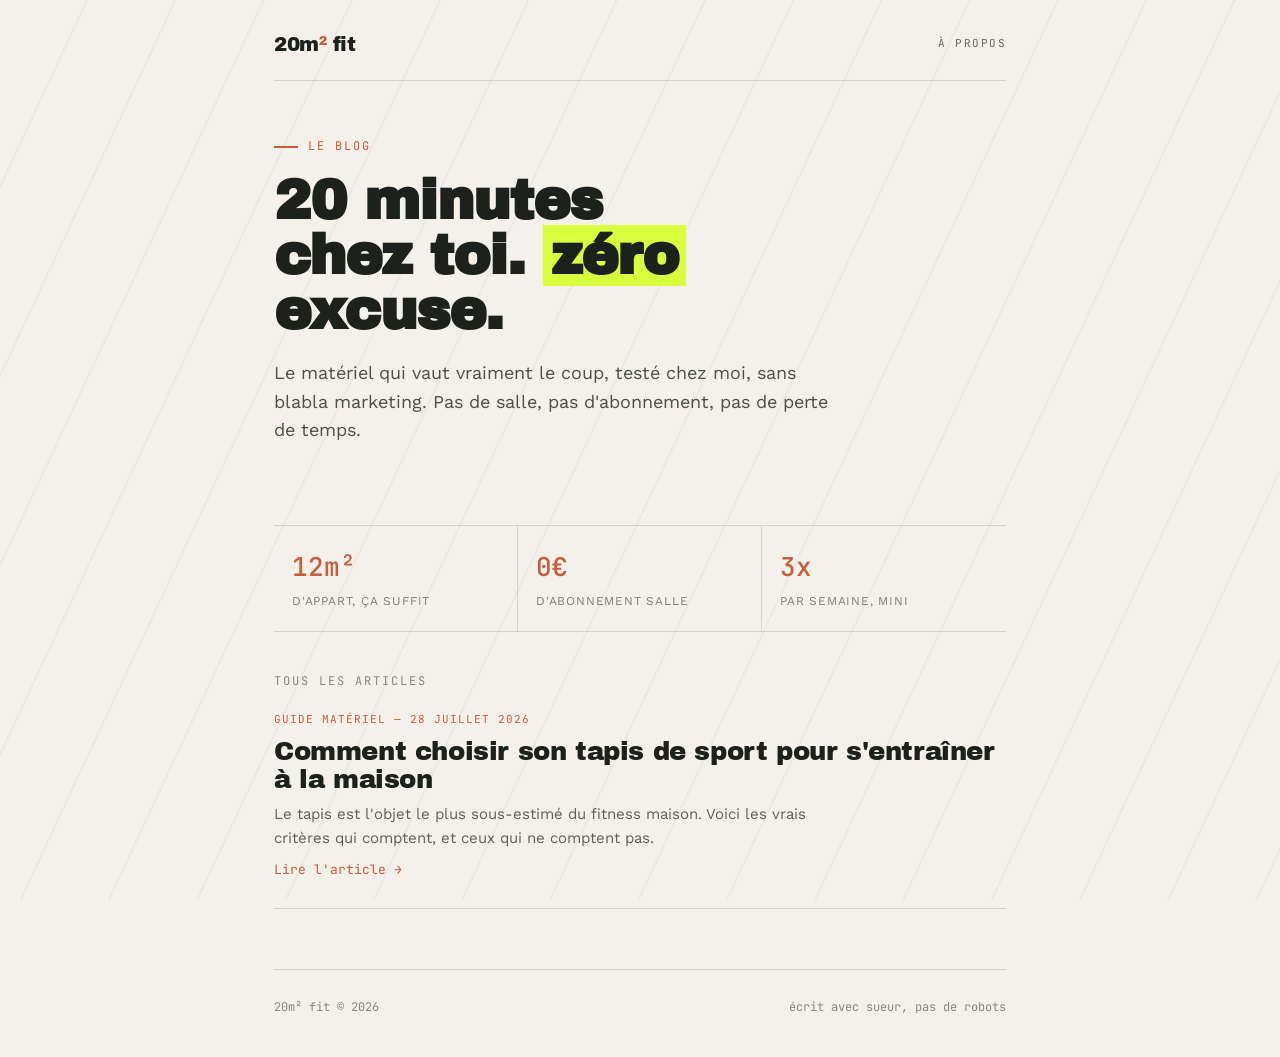
==== index.html @ 9a88946d "Add files via upload" ====
<!DOCTYPE html>
<html lang="fr">
<head>
<meta charset="UTF-8">
<meta name="viewport" content="width=device-width, initial-scale=1.0">
<title>20m² Fit — Fitness maison, sans blabla</title>
<link rel="stylesheet" href="style.css">
</head>
<body>

<div class="wrap">

  <header>
    <div class="nav">
      <div class="logo">20m<span>²</span> fit</div>
      <div class="nav-links">
        <a href="about.html">à propos</a>
      </div>
    </div>
  </header>

  <section class="hero">
    <div class="hero-eyebrow">le blog</div>
    <h1>20 minutes<br>chez toi. <em>zéro</em><br>excuse.</h1>
    <p class="hero-sub">Le matériel qui vaut vraiment le coup, testé chez moi, sans blabla marketing. Pas de salle, pas d'abonnement, pas de perte de temps.</p>
  </section>

  <div class="stats">
    <div class="stat">
      <div class="stat-num">12m²</div>
      <div class="stat-label">d'appart, ça suffit</div>
    </div>
    <div class="stat">
      <div class="stat-num">0€</div>
      <div class="stat-label">d'abonnement salle</div>
    </div>
    <div class="stat">
      <div class="stat-num">3x</div>
      <div class="stat-label">par semaine, mini</div>
    </div>
  </div>

  <div class="section-label">tous les articles</div>

  <div class="article-list">

    <a href="articles/comment-choisir-son-tapis-de-sport.html" class="article-card">
      <div class="article-card-meta">Guide matériel — 28 juillet 2026</div>
      <div class="article-card-title">Comment choisir son tapis de sport pour s'entraîner à la maison</div>
      <div class="article-card-excerpt">Le tapis est l'objet le plus sous-estimé du fitness maison. Voici les vrais critères qui comptent, et ceux qui ne comptent pas.</div>
      <span class="article-card-arrow">Lire l'article →</span>
    </a>

    <!-- 
      NOUVEL ARTICLE : copie le bloc <a class="article-card">...</a> ci-dessus,
      colle-le juste ici, et remplace le lien/titre/résumé.
    -->

  </div>

  <footer>
    <span>20m² fit © 2026</span>
    <span>écrit avec sueur, pas de robots</span>
  </footer>

</div>

</body>
</html>
---- style.css ----
@import url('https://fonts.googleapis.com/css2?family=Archivo+Black&family=Work+Sans:wght@400;500;600;700&family=JetBrains+Mono:wght@500&display=swap');

:root{
  --ink: #1c211d;
  --chalk: #f3f1ea;
  --lime: #d7ff3f;
  --clay: #c65d3b;
  --line: rgba(28,33,29,0.14);
}

*{ margin:0; padding:0; box-sizing:border-box; }

body{
  background: var(--chalk);
  color: var(--ink);
  font-family: 'Work Sans', sans-serif;
  line-height: 1.6;
}

body::before{
  content:"";
  position: fixed;
  inset: 0;
  background-image: repeating-linear-gradient(
    115deg,
    transparent 0px, transparent 78px,
    rgba(28,33,29,0.035) 78px, rgba(28,33,29,0.035) 80px
  );
  pointer-events: none;
  z-index: 0;
}

a{ color: inherit; text-decoration: none; }

.wrap{ max-width: 780px; margin: 0 auto; padding: 0 24px; position:relative; z-index:1; }

/* ---------- HEADER ---------- */
header{ padding: 28px 0 0; }
.nav{
  display:flex; justify-content:space-between; align-items:center;
  padding-bottom: 20px; border-bottom: 1px solid var(--line);
}
.logo{
  font-family:'Archivo Black', sans-serif;
  font-size: 20px;
  letter-spacing: -0.5px;
}
.logo span{ color: var(--clay); }
.nav-links{ display:flex; gap: 20px; align-items:center; }
.nav-links a{
  font-family:'JetBrains Mono', monospace;
  font-size: 11px;
  text-transform: uppercase;
  letter-spacing: 1.5px;
  color: rgba(28,33,29,0.65);
}
.nav-links a:hover{ color: var(--clay); }

/* ---------- HERO / INTRO ---------- */
.hero{ padding: 56px 0 40px; }
.hero-eyebrow{
  font-family:'JetBrains Mono', monospace;
  font-size: 12px;
  text-transform: uppercase;
  letter-spacing: 2px;
  color: var(--clay);
  display:flex; align-items:center; gap:10px;
  margin-bottom: 18px;
}
.hero-eyebrow::before{
  content:"";
  width: 24px; height: 2px;
  background: var(--clay);
  display:inline-block;
}
h1{
  font-family:'Archivo Black', sans-serif;
  font-size: clamp(34px, 5.5vw, 56px);
  line-height: 0.98;
  letter-spacing: -1px;
  margin-bottom: 20px;
}
h1 em{
  font-style: normal;
  background: var(--lime);
  padding: 0 8px;
  box-decoration-break: clone;
  -webkit-box-decoration-break: clone;
}
.hero-sub{
  font-size: 18px;
  max-width: 52ch;
  color: rgba(28,33,29,0.78);
}

/* ---------- STATS BAR ---------- */
.stats{
  display:grid;
  grid-template-columns: repeat(3, 1fr);
  border-top: 1px solid var(--line);
  border-bottom: 1px solid var(--line);
  margin: 40px 0;
}
.stat{ padding: 20px 18px; border-right: 1px solid var(--line); }
.stat:last-child{ border-right: none; }
.stat-num{
  font-family:'JetBrains Mono', monospace;
  font-size: 26px;
  font-weight: 500;
  color: var(--clay);
}
.stat-label{
  font-size: 12px;
  text-transform: uppercase;
  letter-spacing: 0.8px;
  color: rgba(28,33,29,0.55);
  margin-top: 4px;
}

/* ---------- ARTICLE LIST (homepage) ---------- */
.section-label{
  font-family:'JetBrains Mono', monospace;
  font-size: 12px;
  text-transform: uppercase;
  letter-spacing: 2px;
  color: rgba(28,33,29,0.5);
  margin-bottom: 20px;
}
.article-list{ padding-bottom: 60px; }
.article-card{
  display:block;
  padding: 26px 0;
  border-bottom: 1px solid var(--line);
}
.article-card:first-child{ padding-top: 0; }
.article-card-meta{
  font-family:'JetBrains Mono', monospace;
  font-size: 11px;
  text-transform: uppercase;
  letter-spacing: 1px;
  color: var(--clay);
  margin-bottom: 8px;
}
.article-card-title{
  font-family:'Archivo Black', sans-serif;
  font-size: clamp(20px, 3vw, 26px);
  letter-spacing: -0.4px;
  line-height: 1.1;
  margin-bottom: 8px;
}
.article-card-excerpt{
  font-size: 15px;
  color: rgba(28,33,29,0.7);
  max-width: 60ch;
}
.article-card-arrow{
  font-family:'JetBrains Mono', monospace;
  font-size: 13px;
  color: var(--clay);
  margin-top: 10px;
  display:inline-block;
}

/* ---------- FULL ARTICLE ---------- */
article{ padding: 40px 0 70px; }
.article-meta{
  font-family:'JetBrains Mono', monospace;
  font-size: 12px;
  color: rgba(28,33,29,0.55);
  margin-bottom: 10px;
}
.article-title{
  font-family:'Archivo Black', sans-serif;
  font-size: clamp(28px, 4vw, 40px);
  letter-spacing: -0.5px;
  line-height: 1.06;
  margin-bottom: 28px;
}
article p{ margin-bottom: 18px; font-size: 16.5px; }
article h2{
  font-family:'Archivo Black', sans-serif;
  font-size: 26px;
  margin: 40px 0 16px;
  letter-spacing: -0.4px;
}
article h3{
  font-family:'Archivo Black', sans-serif;
  font-size: 19px;
  margin: 28px 0 12px;
  letter-spacing: -0.3px;
}
article ul{ margin: 0 0 20px 20px; }
article li{ margin-bottom: 8px; font-size: 16.5px; }
article hr{
  border: none;
  border-top: 1px solid var(--line);
  margin: 36px 0;
}

.pick{
  border: 1px solid var(--line);
  padding: 22px;
  margin: 26px 0;
  position: relative;
}
.pick::before{
  content: "CHOIX DE LA RÉDAC";
  position: absolute;
  top: -11px;
  left: 20px;
  background: var(--chalk);
  padding: 0 8px;
  font-family:'JetBrains Mono', monospace;
  font-size: 10px;
  letter-spacing: 1.5px;
  color: var(--clay);
}
.pick-name{ font-weight: 700; font-size: 17px; margin-bottom: 8px; }
.pick-link{
  display:inline-flex;
  align-items:center;
  gap: 8px;
  margin-top: 10px;
  background: var(--ink);
  color: var(--chalk);
  padding: 10px 18px;
  text-decoration:none;
  font-size: 14px;
  font-weight: 600;
}
.pick-link:hover{ background: var(--clay); }
.disclosure{
  font-size: 12.5px;
  color: rgba(28,33,29,0.5);
  margin-top: 8px;
  font-style: italic;
}

/* ---------- FOOTER ---------- */
footer{
  border-top: 1px solid var(--line);
  padding: 28px 0 40px;
  font-family:'JetBrains Mono', monospace;
  font-size: 12px;
  color: rgba(28,33,29,0.5);
  display:flex;
  justify-content:space-between;
}

@media (max-width: 600px){
  .stats{ grid-template-columns: 1fr; }
  .stat{ border-right:none; border-bottom: 1px solid var(--line); }
  .stat:last-child{ border-bottom:none; }
  footer{ flex-direction:column; gap: 6px; }
}
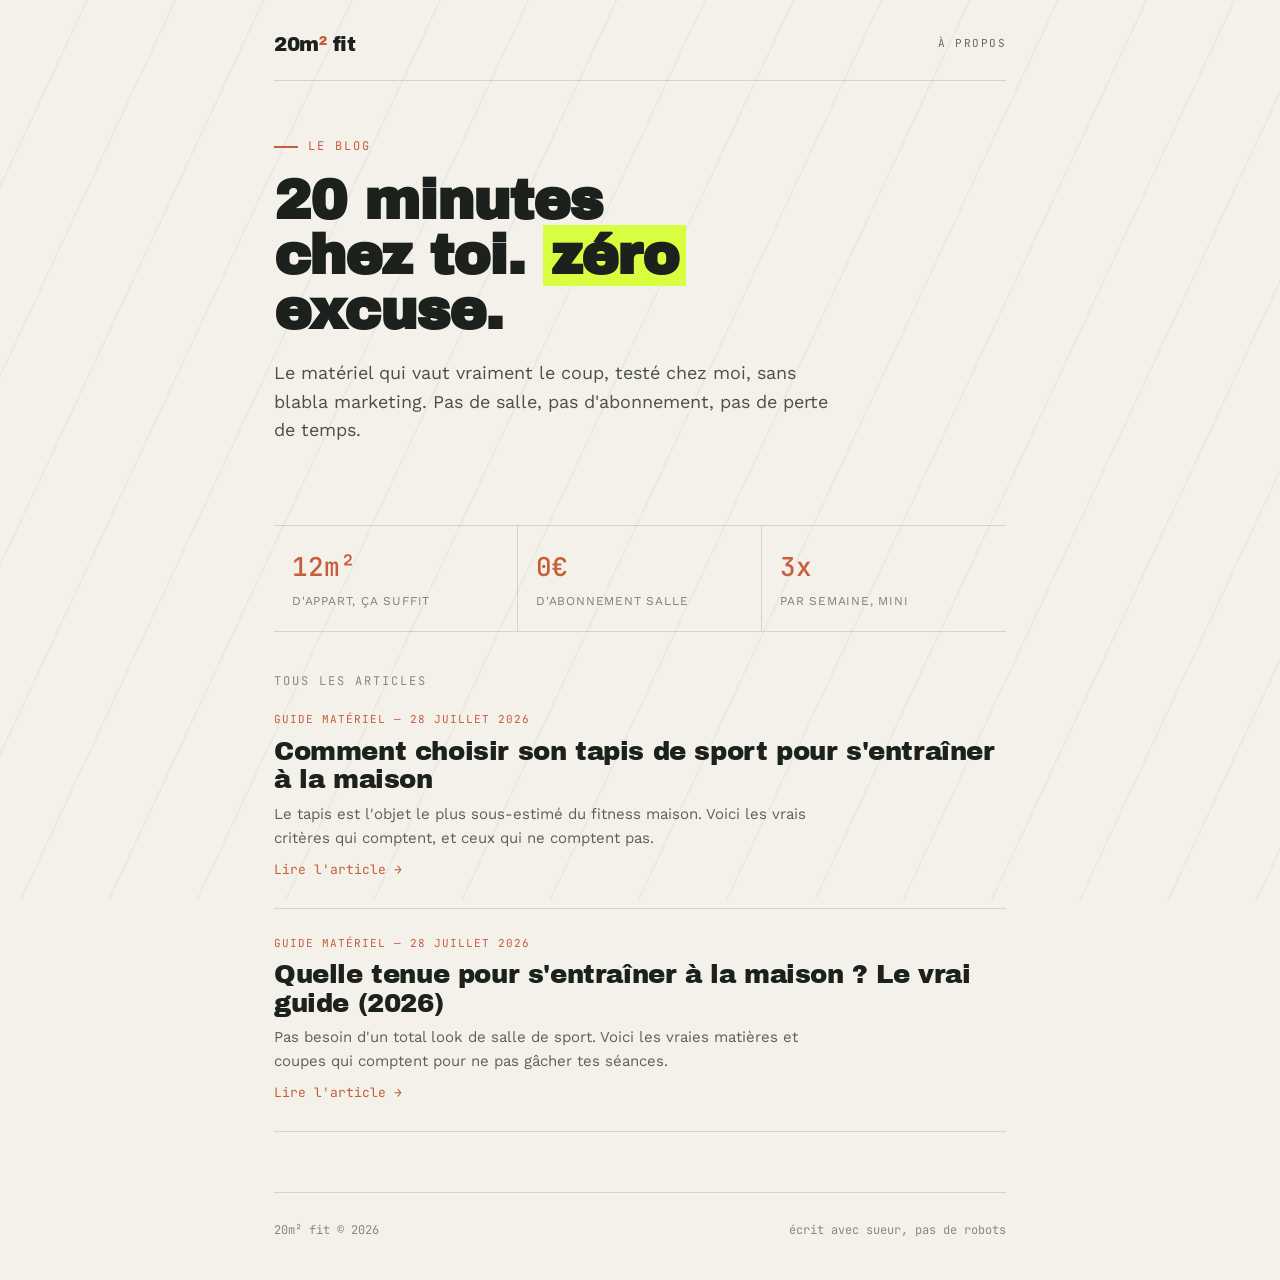
==== commit 45038673: "Update index.html" ====
--- a/index.html
+++ b/index.html
@@ -50,7 +50,12 @@
       <div class="article-card-excerpt">Le tapis est l'objet le plus sous-estimé du fitness maison. Voici les vrais critères qui comptent, et ceux qui ne comptent pas.</div>
       <span class="article-card-arrow">Lire l'article →</span>
     </a>
-
+<a href="articles/tenue-de-sport-maison.html" class="article-card">
+  <div class="article-card-meta">Guide matériel — 28 juillet 2026</div>
+  <div class="article-card-title">Quelle tenue pour s'entraîner à la maison ? Le vrai guide (2026)</div>
+  <div class="article-card-excerpt">Pas besoin d'un total look de salle de sport. Voici les vraies matières et coupes qui comptent pour ne pas gâcher tes séances.</div>
+  <span class="article-card-arrow">Lire l'article →</span>
+</a>
     <!-- 
       NOUVEL ARTICLE : copie le bloc <a class="article-card">...</a> ci-dessus,
       colle-le juste ici, et remplace le lien/titre/résumé.
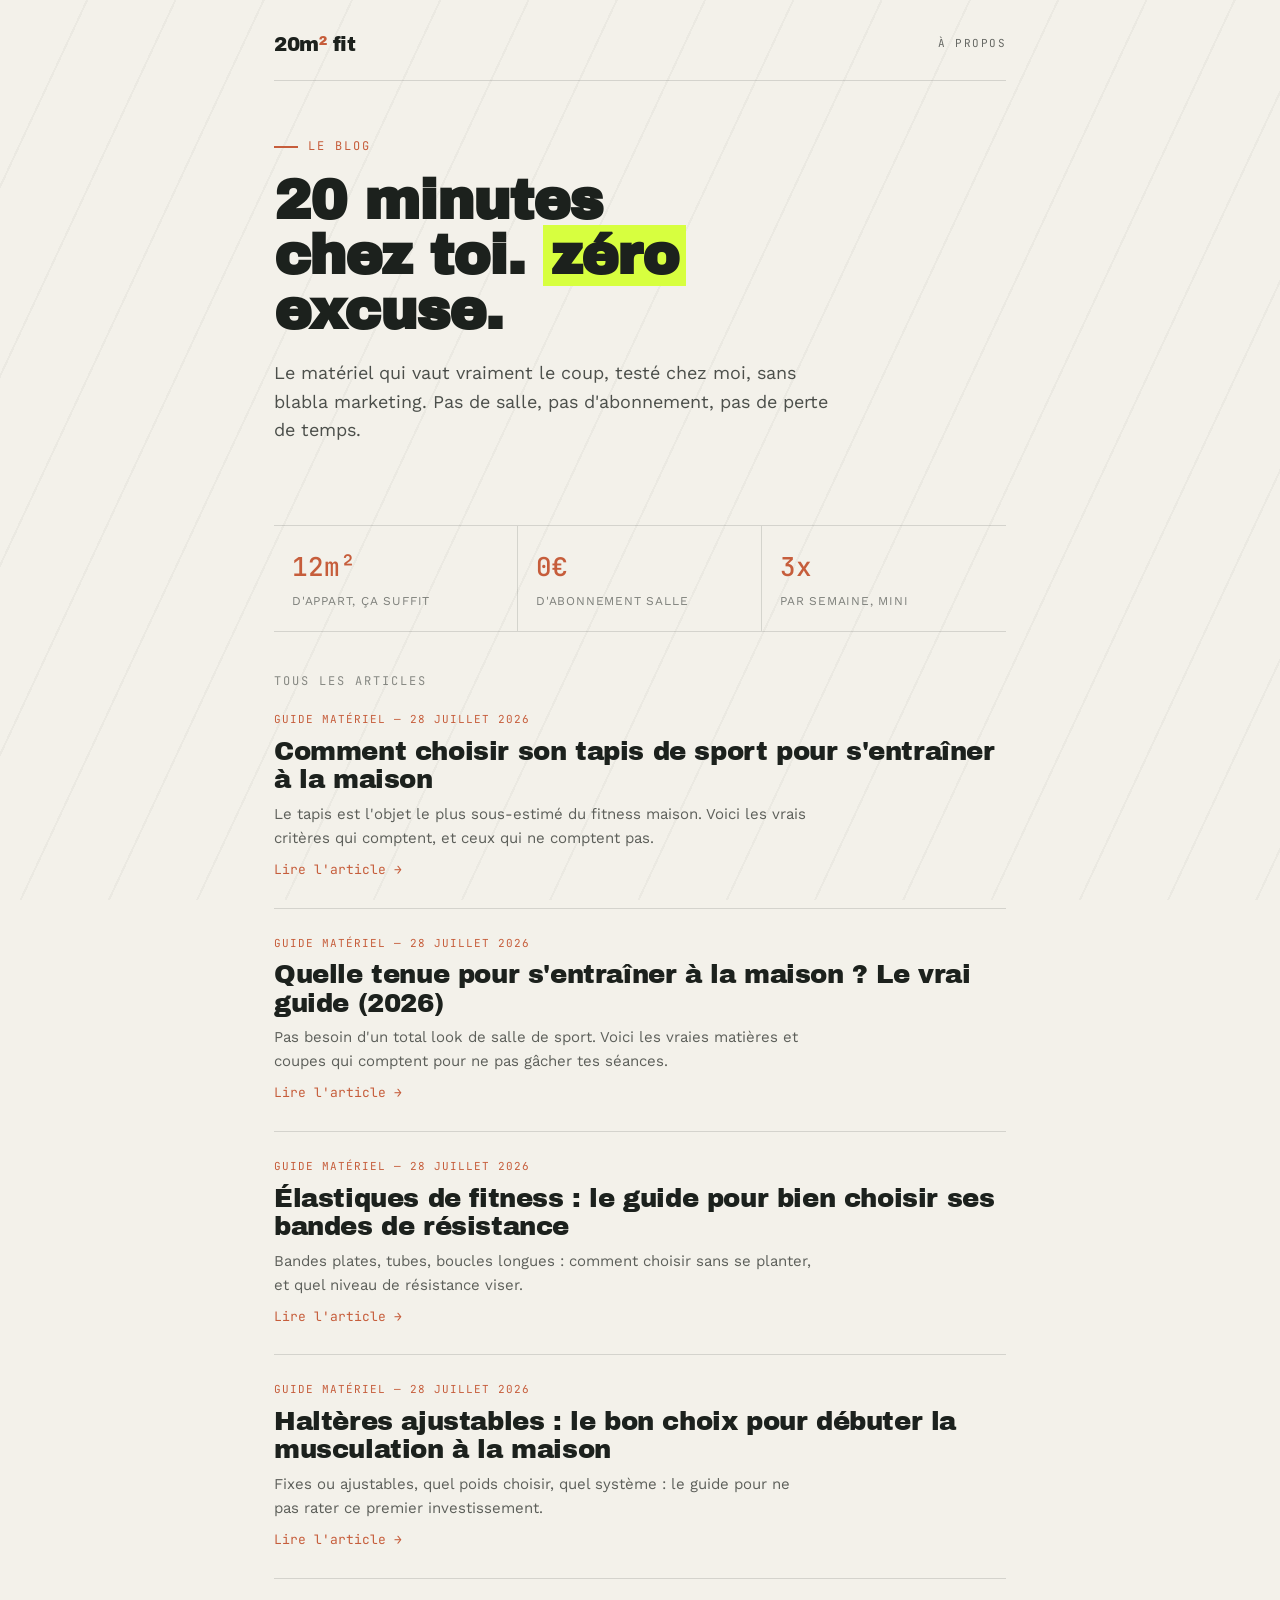
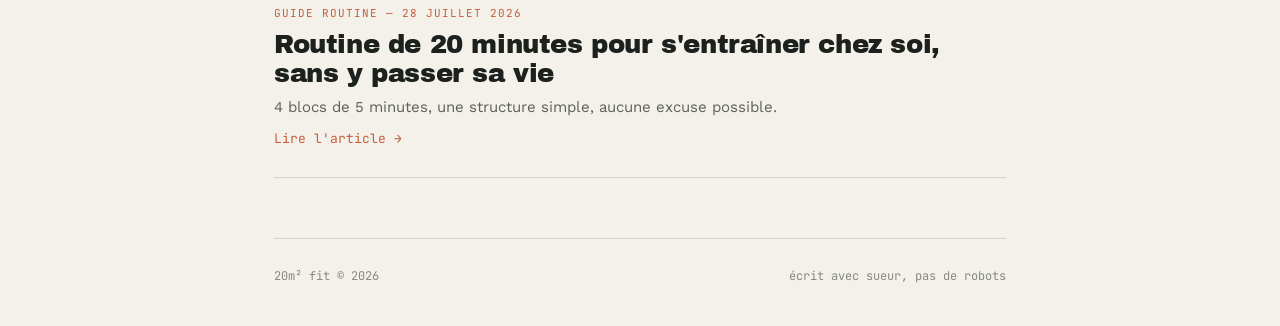
==== commit 4194ddfa: "Update index.html" ====
--- a/index.html
+++ b/index.html
@@ -56,6 +56,26 @@
   <div class="article-card-excerpt">Pas besoin d'un total look de salle de sport. Voici les vraies matières et coupes qui comptent pour ne pas gâcher tes séances.</div>
   <span class="article-card-arrow">Lire l'article →</span>
 </a>
+   <a href="articles/elastiques-fitness.html" class="article-card">
+  <div class="article-card-meta">Guide matériel — 28 juillet 2026</div>
+  <div class="article-card-title">Élastiques de fitness : le guide pour bien choisir ses bandes de résistance</div>
+  <div class="article-card-excerpt">Bandes plates, tubes, boucles longues : comment choisir sans se planter, et quel niveau de résistance viser.</div>
+  <span class="article-card-arrow">Lire l'article →</span>
+</a>
+
+<a href="articles/halteres-ajustables.html" class="article-card">
+  <div class="article-card-meta">Guide matériel — 28 juillet 2026</div>
+  <div class="article-card-title">Haltères ajustables : le bon choix pour débuter la musculation à la maison</div>
+  <div class="article-card-excerpt">Fixes ou ajustables, quel poids choisir, quel système : le guide pour ne pas rater ce premier investissement.</div>
+  <span class="article-card-arrow">Lire l'article →</span>
+</a>
+
+<a href="articles/routine-20-minutes.html" class="article-card">
+  <div class="article-card-meta">Guide routine — 28 juillet 2026</div>
+  <div class="article-card-title">Routine de 20 minutes pour s'entraîner chez soi, sans y passer sa vie</div>
+  <div class="article-card-excerpt">4 blocs de 5 minutes, une structure simple, aucune excuse possible.</div>
+  <span class="article-card-arrow">Lire l'article →</span>
+</a>
     <!-- 
       NOUVEL ARTICLE : copie le bloc <a class="article-card">...</a> ci-dessus,
       colle-le juste ici, et remplace le lien/titre/résumé.
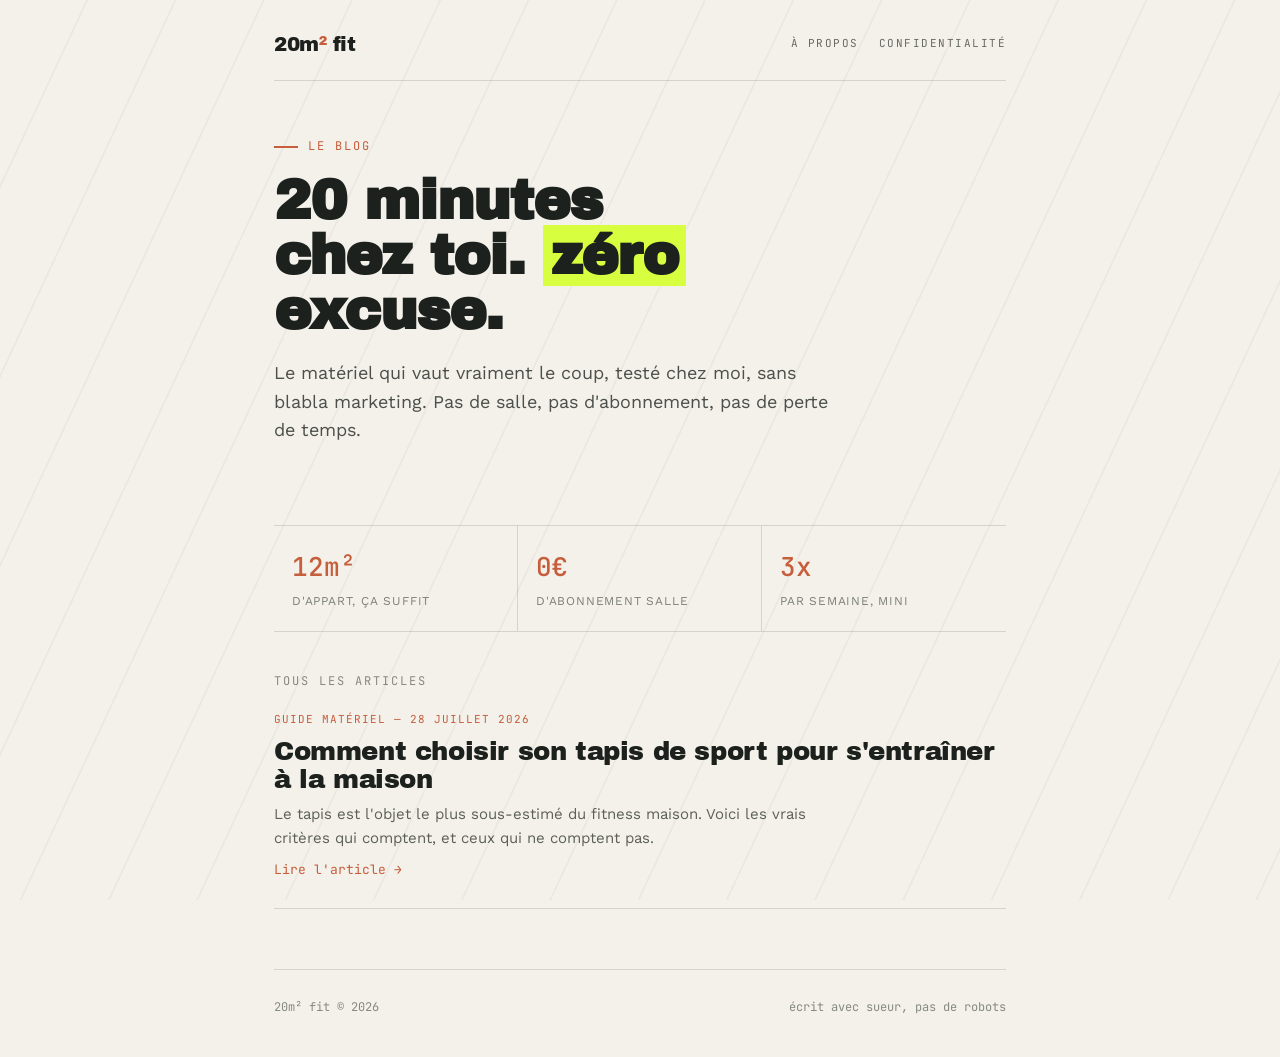
==== commit 8c58ff8a: "Add files via upload" ====
--- a/index.html
+++ b/index.html
@@ -15,6 +15,7 @@
       <div class="logo">20m<span>²</span> fit</div>
       <div class="nav-links">
         <a href="about.html">à propos</a>
+        <a href="privacy.html">confidentialité</a>
       </div>
     </div>
   </header>
@@ -50,32 +51,7 @@
       <div class="article-card-excerpt">Le tapis est l'objet le plus sous-estimé du fitness maison. Voici les vrais critères qui comptent, et ceux qui ne comptent pas.</div>
       <span class="article-card-arrow">Lire l'article →</span>
     </a>
-<a href="articles/tenue-de-sport-maison.html" class="article-card">
-  <div class="article-card-meta">Guide matériel — 28 juillet 2026</div>
-  <div class="article-card-title">Quelle tenue pour s'entraîner à la maison ? Le vrai guide (2026)</div>
-  <div class="article-card-excerpt">Pas besoin d'un total look de salle de sport. Voici les vraies matières et coupes qui comptent pour ne pas gâcher tes séances.</div>
-  <span class="article-card-arrow">Lire l'article →</span>
-</a>
-   <a href="articles/elastiques-fitness.html" class="article-card">
-  <div class="article-card-meta">Guide matériel — 28 juillet 2026</div>
-  <div class="article-card-title">Élastiques de fitness : le guide pour bien choisir ses bandes de résistance</div>
-  <div class="article-card-excerpt">Bandes plates, tubes, boucles longues : comment choisir sans se planter, et quel niveau de résistance viser.</div>
-  <span class="article-card-arrow">Lire l'article →</span>
-</a>
 
-<a href="articles/halteres-ajustables.html" class="article-card">
-  <div class="article-card-meta">Guide matériel — 28 juillet 2026</div>
-  <div class="article-card-title">Haltères ajustables : le bon choix pour débuter la musculation à la maison</div>
-  <div class="article-card-excerpt">Fixes ou ajustables, quel poids choisir, quel système : le guide pour ne pas rater ce premier investissement.</div>
-  <span class="article-card-arrow">Lire l'article →</span>
-</a>
-
-<a href="articles/routine-20-minutes.html" class="article-card">
-  <div class="article-card-meta">Guide routine — 28 juillet 2026</div>
-  <div class="article-card-title">Routine de 20 minutes pour s'entraîner chez soi, sans y passer sa vie</div>
-  <div class="article-card-excerpt">4 blocs de 5 minutes, une structure simple, aucune excuse possible.</div>
-  <span class="article-card-arrow">Lire l'article →</span>
-</a>
     <!-- 
       NOUVEL ARTICLE : copie le bloc <a class="article-card">...</a> ci-dessus,
       colle-le juste ici, et remplace le lien/titre/résumé.
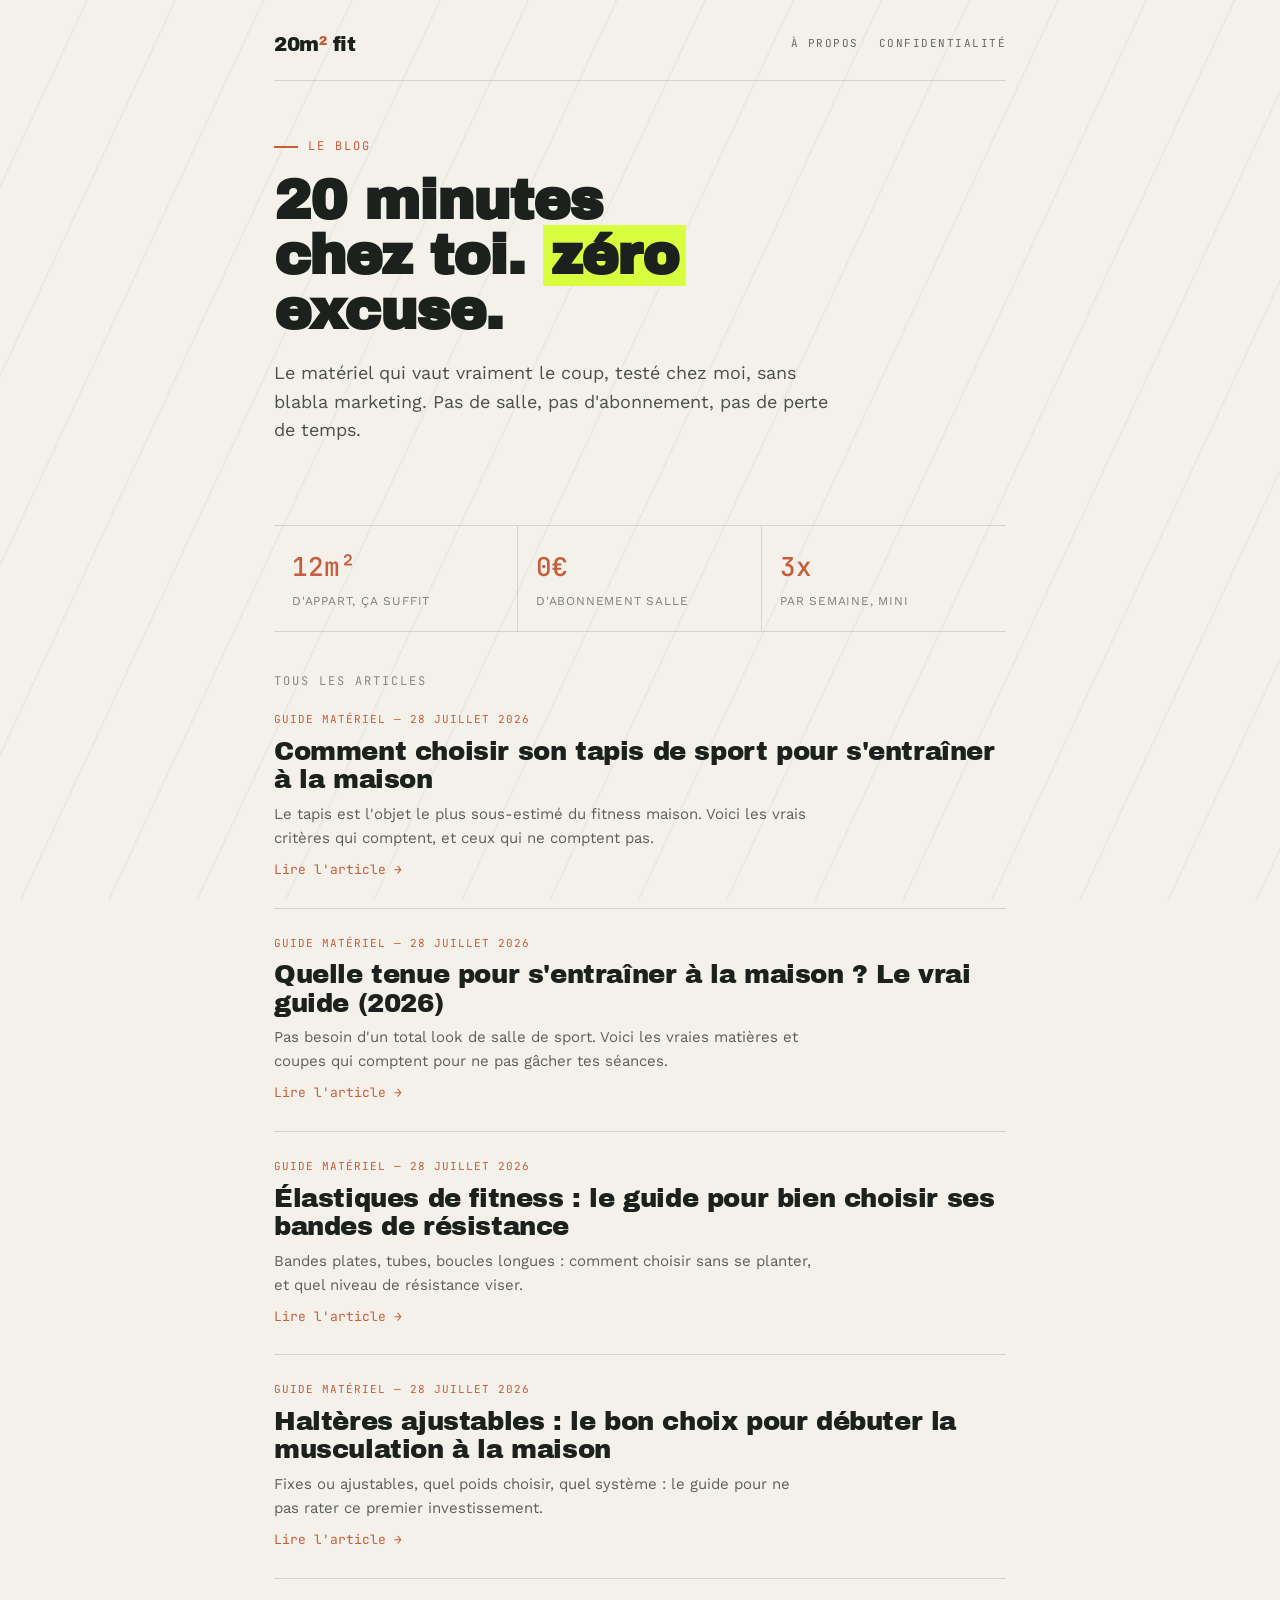
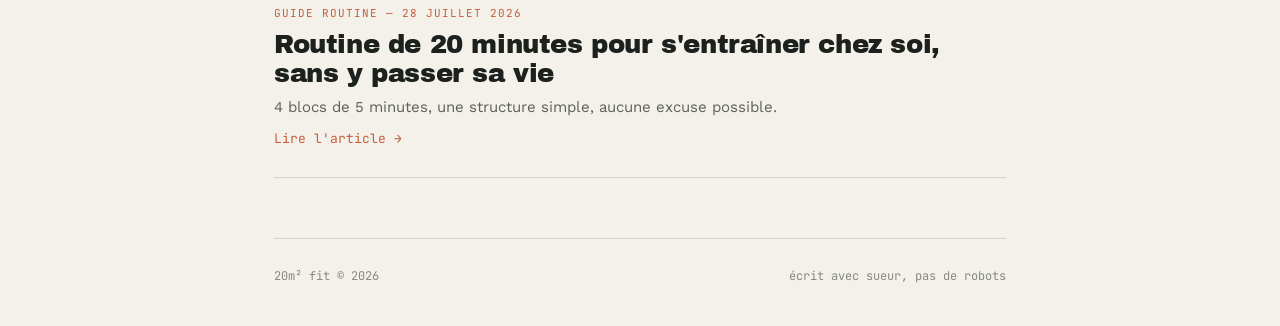
==== commit 28d44603: "Update index.html" ====
--- a/index.html
+++ b/index.html
@@ -45,13 +45,38 @@
 
   <div class="article-list">
 
-    <a href="articles/comment-choisir-son-tapis-de-sport.html" class="article-card">
+<a href="articles/comment-choisir-son-tapis-de-sport.html" class="article-card">
       <div class="article-card-meta">Guide matériel — 28 juillet 2026</div>
       <div class="article-card-title">Comment choisir son tapis de sport pour s'entraîner à la maison</div>
       <div class="article-card-excerpt">Le tapis est l'objet le plus sous-estimé du fitness maison. Voici les vrais critères qui comptent, et ceux qui ne comptent pas.</div>
       <span class="article-card-arrow">Lire l'article →</span>
     </a>
+<a href="articles/tenue-de-sport-maison.html" class="article-card">
+  <div class="article-card-meta">Guide matériel — 28 juillet 2026</div>
+  <div class="article-card-title">Quelle tenue pour s'entraîner à la maison ? Le vrai guide (2026)</div>
+  <div class="article-card-excerpt">Pas besoin d'un total look de salle de sport. Voici les vraies matières et coupes qui comptent pour ne pas gâcher tes séances.</div>
+  <span class="article-card-arrow">Lire l'article →</span>
+</a>
+    <a href="articles/elastiques-fitness.html" class="article-card">
+  <div class="article-card-meta">Guide matériel — 28 juillet 2026</div>
+  <div class="article-card-title">Élastiques de fitness : le guide pour bien choisir ses bandes de résistance</div>
+  <div class="article-card-excerpt">Bandes plates, tubes, boucles longues : comment choisir sans se planter, et quel niveau de résistance viser.</div>
+  <span class="article-card-arrow">Lire l'article →</span>
+</a>
 
+<a href="articles/halteres-ajustables.html" class="article-card">
+  <div class="article-card-meta">Guide matériel — 28 juillet 2026</div>
+  <div class="article-card-title">Haltères ajustables : le bon choix pour débuter la musculation à la maison</div>
+  <div class="article-card-excerpt">Fixes ou ajustables, quel poids choisir, quel système : le guide pour ne pas rater ce premier investissement.</div>
+  <span class="article-card-arrow">Lire l'article →</span>
+</a>
+
+<a href="articles/routine-20-minutes.html" class="article-card">
+  <div class="article-card-meta">Guide routine — 28 juillet 2026</div>
+  <div class="article-card-title">Routine de 20 minutes pour s'entraîner chez soi, sans y passer sa vie</div>
+  <div class="article-card-excerpt">4 blocs de 5 minutes, une structure simple, aucune excuse possible.</div>
+  <span class="article-card-arrow">Lire l'article →</span>
+</a>
     <!-- 
       NOUVEL ARTICLE : copie le bloc <a class="article-card">...</a> ci-dessus,
       colle-le juste ici, et remplace le lien/titre/résumé.
